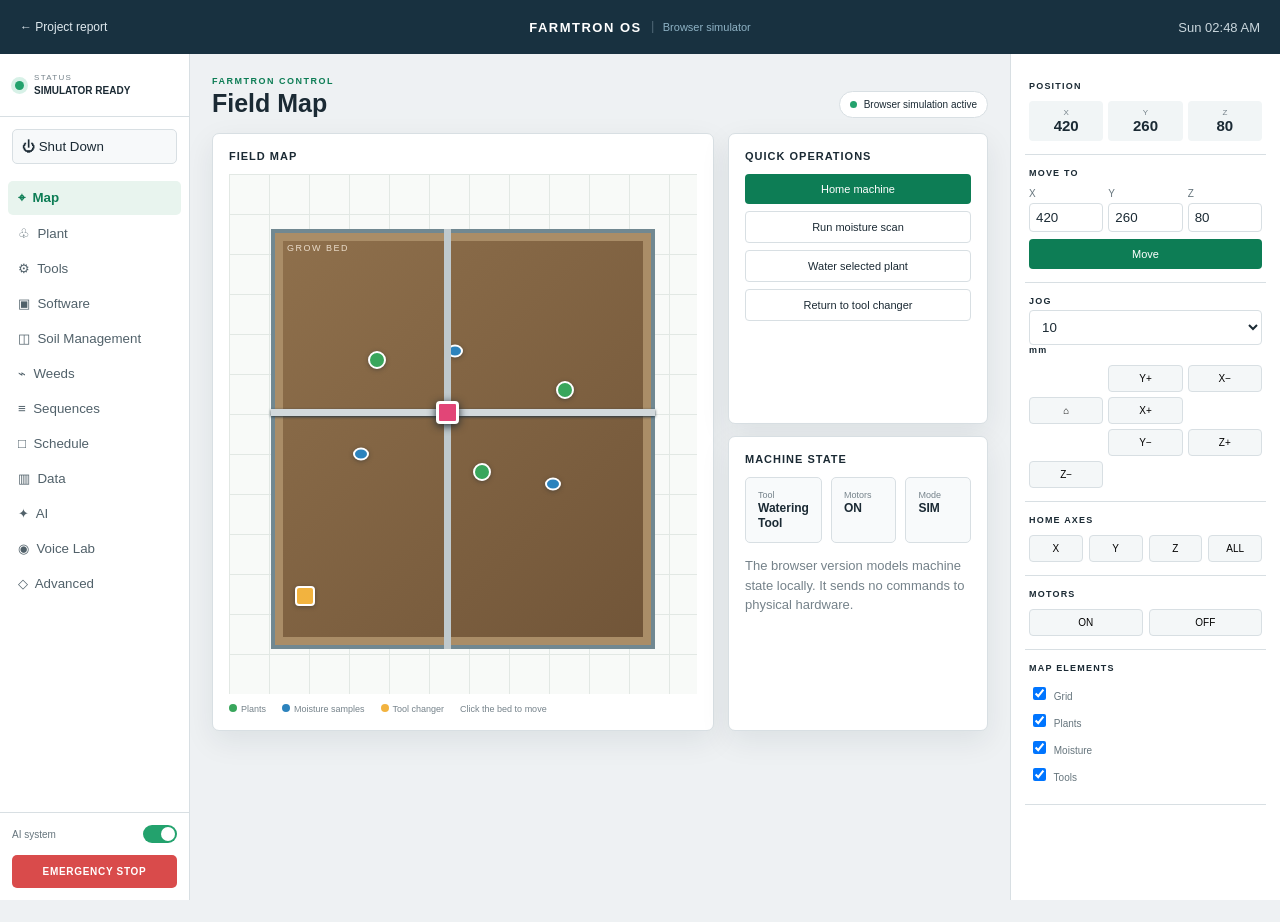
==== farmtron-os.html @ 538a3d53 "Add project reports and Farmtron OS simulator" ====
<!doctype html><html lang="en"><head><meta charset="utf-8"><meta name="viewport" content="width=device-width,initial-scale=1"><title>Farmtron OS Browser Simulator | Sam Zarrinrafie</title><meta name="description" content="Interactive browser simulator of the Farmtron OS robotics control interface."><link rel="icon" href="assets/favicon.svg" type="image/svg+xml"><link rel="stylesheet" href="farmtron-os.css"></head>
<body class="os-body"><header class="os-topbar"><a href="farmtron.html" class="os-back">← Project report</a><div class="os-title"><strong>FARMTRON OS</strong><span>Browser simulator</span></div><div class="os-clock" id="osClock"></div></header>
<main class="os-shell">
  <aside class="os-sidebar"><div class="os-status"><span class="status-dot"></span><div><small>STATUS</small><strong id="connectionState">SIMULATOR READY</strong></div></div><button class="side-action" data-action="shutdown">⏻ <span>Shut Down</span></button><nav id="osTabs" aria-label="Farmtron OS sections"></nav><div class="side-bottom"><label class="toggle-row"><span>AI system</span><input id="aiToggle" type="checkbox" checked><i></i></label><button class="estop" data-action="estop">EMERGENCY STOP</button></div></aside>
  <section class="os-workspace"><div class="workspace-head"><div><p id="viewKicker">FARMTRON CONTROL</p><h1 id="viewTitle">Field Map</h1></div><div class="sim-badge"><span></span> Browser simulation active</div></div><div id="osContent" class="os-content" aria-live="polite"></div></section>
  <aside class="motion-panel"><div class="panel-section coordinate-readout"><h2>POSITION</h2><div><span><small>X</small><b id="posX">0</b></span><span><small>Y</small><b id="posY">0</b></span><span><small>Z</small><b id="posZ">0</b></span></div></div><div class="panel-section"><h2>MOVE TO</h2><div class="coord-inputs"><label>X <input id="moveX" type="number" value="0" min="0" max="1000"></label><label>Y <input id="moveY" type="number" value="0" min="0" max="600"></label><label>Z <input id="moveZ" type="number" value="0" min="0" max="300"></label></div><button class="primary-control" data-action="move">Move</button></div><div class="panel-section"><h2>JOG <select id="jogStep"><option>1</option><option selected>10</option><option>50</option><option>100</option></select> mm</h2><div class="jog-grid"><button data-jog="y+">Y+</button><button data-jog="x-">X−</button><button data-jog="home">⌂</button><button data-jog="x+">X+</button><button data-jog="y-">Y−</button><button data-jog="z+">Z+</button><button data-jog="z-">Z−</button></div></div><div class="panel-section"><h2>HOME AXES</h2><div class="button-row"><button data-home="x">X</button><button data-home="y">Y</button><button data-home="z">Z</button><button data-home="all">ALL</button></div></div><div class="panel-section"><h2>MOTORS</h2><div class="button-row"><button class="motor-on" data-action="motors-on">ON</button><button data-action="motors-off">OFF</button></div></div><div class="panel-section map-elements"><h2>MAP ELEMENTS</h2><label><input type="checkbox" data-layer="grid" checked> Grid</label><label><input type="checkbox" data-layer="plants" checked> Plants</label><label><input type="checkbox" data-layer="moisture" checked> Moisture</label><label><input type="checkbox" data-layer="tools" checked> Tools</label></div></aside>
</main>
<div class="os-toast" id="osToast" role="status"></div>
<dialog id="osDialog"><form method="dialog"><button class="dialog-close" value="cancel">×</button><div id="dialogContent"></div></form></dialog>
<script src="farmtron-os.js"></script></body></html>
---- farmtron-os.css ----
:root{--bg:#eef1f3;--panel:#fff;--ink:#1b2a34;--muted:#75828a;--line:#d8dfe3;--green:#23a26d;--green2:#0d7d55;--blue:#2d6f9f;--red:#d94b4b;--shadow:0 10px 30px rgba(19,39,52,.08)}*{box-sizing:border-box}body{margin:0;font-family:Inter,"Segoe UI",Arial,sans-serif;color:var(--ink);background:var(--bg);font-size:13px}.os-topbar{height:54px;background:#183140;color:white;display:flex;align-items:center;justify-content:space-between;padding:0 20px;position:sticky;top:0;z-index:20}.os-back{color:#dfe9ee;text-decoration:none;font-size:12px}.os-title{position:absolute;left:50%;transform:translateX(-50%);display:flex;gap:10px;align-items:center}.os-title strong{letter-spacing:1.5px}.os-title span{color:#8eb2c4;font-size:11px;border-left:1px solid #526977;padding-left:10px}.os-clock{font-variant-numeric:tabular-nums;color:#cad7dd}.os-shell{display:grid;grid-template-columns:190px minmax(600px,1fr) 270px;min-height:calc(100vh - 54px)}.os-sidebar,.motion-panel{background:var(--panel);position:sticky;top:54px;height:calc(100vh - 54px);overflow:auto}.os-sidebar{border-right:1px solid var(--line);display:flex;flex-direction:column}.motion-panel{border-left:1px solid var(--line);padding:14px}.os-status{display:flex;gap:10px;align-items:center;padding:19px 15px;border-bottom:1px solid var(--line)}.status-dot,.sim-badge span{width:9px;height:9px;border-radius:50%;background:var(--green);box-shadow:0 0 0 4px #d7f1e7}.os-status small{font-size:8px;letter-spacing:1.3px;color:var(--muted);display:block}.os-status strong{font-size:10px}.side-action{margin:12px;border:1px solid var(--line);background:#f7f9fa;border-radius:5px;padding:9px;text-align:left;color:var(--ink)}#osTabs{padding:4px 8px;flex:1}#osTabs button{width:100%;border:0;background:transparent;border-radius:5px;padding:9px 10px;text-align:left;color:#51616a;font:12px inherit;margin:1px 0}#osTabs button:hover,#osTabs button.active{background:#e8f4ee;color:var(--green2);font-weight:600}.side-bottom{padding:12px;border-top:1px solid var(--line)}.toggle-row{display:flex;justify-content:space-between;align-items:center;margin-bottom:12px}.toggle-row input{display:none}.toggle-row i{width:34px;height:18px;background:#bec8cd;border-radius:10px;position:relative}.toggle-row i:after{content:"";width:14px;height:14px;background:white;border-radius:50%;position:absolute;top:2px;left:2px;transition:.2s}.toggle-row input:checked+i{background:var(--green)}.toggle-row input:checked+i:after{left:18px}.estop{width:100%;border:0;background:var(--red);color:white;border-radius:5px;padding:11px 4px;font-size:10px;font-weight:800;letter-spacing:.7px}.os-workspace{padding:22px;min-width:0}.workspace-head{display:flex;align-items:end;justify-content:space-between;margin-bottom:15px}.workspace-head p{font-size:9px;letter-spacing:1.5px;color:var(--green2);font-weight:700;margin:0 0 3px}.workspace-head h1{margin:0;font-size:25px;font-weight:600}.sim-badge{font-size:10px;background:white;border:1px solid var(--line);border-radius:99px;padding:7px 10px;display:flex;gap:7px;align-items:center}.sim-badge span{width:7px;height:7px;box-shadow:none}.os-content{min-height:calc(100vh - 133px)}.view-grid{display:grid;grid-template-columns:minmax(0,1fr) 260px;gap:14px;height:100%}.os-card{background:white;border:1px solid var(--line);border-radius:7px;box-shadow:var(--shadow);padding:16px}.os-card h2{font-size:11px;letter-spacing:1px;margin:0 0 12px}.os-card h3{font-size:14px;margin:0 0 8px}.os-card p{color:var(--muted);line-height:1.5}.field-map{position:relative;min-height:520px;background-color:#f8faf8;background-image:linear-gradient(#e2e8e4 1px,transparent 1px),linear-gradient(90deg,#e2e8e4 1px,transparent 1px);background-size:40px 40px;overflow:hidden;cursor:crosshair}.field-map.no-grid{background-image:none}.bed{position:absolute;inset:55px 42px 45px;border:4px solid #718891;background:linear-gradient(135deg,#8f704c,#715538);box-shadow:inset 0 0 0 8px #aa8d67}.bed:before{content:"GROW BED";position:absolute;left:12px;top:10px;color:#eadcca;font-size:9px;letter-spacing:1.5px}.gantry-x{position:absolute;left:42px;right:42px;height:7px;top:var(--gantry-y,50%);background:#d2d9dc;box-shadow:0 1px 3px #263844}.gantry-y{position:absolute;top:55px;bottom:45px;width:7px;left:var(--gantry-x,50%);background:#bfc9cd}.head{position:absolute;width:23px;height:23px;border-radius:4px;background:#e24577;border:3px solid #fff;box-shadow:0 2px 8px #1d2830;left:calc(var(--gantry-x,50%) - 8px);top:calc(var(--gantry-y,50%) - 8px)}.plant-dot,.moisture-dot,.tool-dot{position:absolute;transform:translate(-50%,-50%);border-radius:50%;border:2px solid white;box-shadow:0 1px 4px #3338}.plant-dot{width:18px;height:18px;background:#39a65c}.moisture-dot{width:13px;height:13px;background:#2c83bd}.tool-dot{width:20px;height:20px;background:#f2b33f;border-radius:4px}.field-map.hide-plants .plant-dot,.field-map.hide-moisture .moisture-dot,.field-map.hide-tools .tool-dot{display:none}.map-legend{display:flex;gap:16px;font-size:9px;color:var(--muted);margin-top:10px}.map-legend i{display:inline-block;width:8px;height:8px;border-radius:50%;margin-right:4px}.control-stack{display:grid;gap:12px}.field-row{display:grid;grid-template-columns:1fr 1fr;gap:9px;margin-bottom:9px}label{font-size:10px;color:#66757d}input,select,textarea{width:100%;border:1px solid var(--line);background:white;border-radius:4px;padding:8px;margin-top:4px;font:12px inherit;color:var(--ink)}textarea{min-height:82px;resize:vertical}button{font-family:inherit;cursor:pointer}.primary-control,.os-btn{border:0;background:var(--green2);color:white;border-radius:4px;padding:9px 12px;font-size:11px}.os-btn.secondary{background:white;color:var(--ink);border:1px solid var(--line)}.os-btn.danger{background:var(--red)}.button-row{display:flex;gap:6px;flex-wrap:wrap}.button-row>*{flex:1}.panel-section{padding:13px 4px;border-bottom:1px solid var(--line)}.panel-section h2{font-size:9px;letter-spacing:1.2px;margin:0 0 10px}.coordinate-readout>div{display:grid;grid-template-columns:repeat(3,1fr);gap:5px}.coordinate-readout span{background:#f1f5f6;border-radius:4px;padding:7px;text-align:center}.coordinate-readout small{font-size:8px;color:var(--muted);display:block}.coordinate-readout b{font-size:15px}.coord-inputs{display:grid;grid-template-columns:repeat(3,1fr);gap:5px}.coord-inputs input{padding:6px}.primary-control{width:100%;margin-top:7px}.jog-grid{display:grid;grid-template-columns:repeat(3,1fr);gap:5px}.jog-grid button,.button-row button{background:#f4f7f8;border:1px solid var(--line);border-radius:4px;padding:7px;font-size:10px}.jog-grid button:first-child{grid-column:2}.jog-grid button:nth-child(5){grid-column:2}.map-elements label{display:block;margin:7px 0}.map-elements input{width:auto;margin-right:5px}.data-list{display:grid;gap:7px}.data-item{display:grid;grid-template-columns:1fr auto;align-items:center;gap:8px;padding:10px;border:1px solid var(--line);border-radius:5px;background:#fafcfc}.data-item strong{font-size:11px}.data-item small{display:block;color:var(--muted);font-size:9px}.data-item button{border:0;background:#edf2f3;border-radius:3px;padding:5px 8px}.metric-grid{display:grid;grid-template-columns:repeat(3,1fr);gap:9px}.metric{padding:12px;border:1px solid var(--line);border-radius:5px;background:#f8fafb}.metric small{display:block;color:var(--muted);font-size:9px}.metric strong{font-size:20px}.heatmap{display:grid;grid-template-columns:repeat(8,1fr);gap:3px;margin-top:12px}.heatmap i{aspect-ratio:1;border-radius:3px;background:hsl(calc(var(--v)*1.2),55%,52%)}.log{background:#142630;color:#bfe2ce;padding:12px;border-radius:5px;font:10px/1.6 Consolas,monospace;max-height:230px;overflow:auto}.calendar{display:grid;grid-template-columns:repeat(7,1fr);gap:4px}.calendar span{padding:9px 4px;text-align:center;border:1px solid var(--line);border-radius:4px;font-size:10px}.calendar .head{position:static;width:auto;height:auto;background:none;border:0;box-shadow:none;font-weight:700}.calendar .today{background:#def2e7;border-color:#85c5a6}.assistant-history{min-height:260px;max-height:360px;overflow:auto;background:#f7faf9;border-radius:5px;padding:12px}.assistant-message{padding:9px 11px;border-radius:8px;margin:7px 0;max-width:84%;font-size:11px}.assistant-message.user{margin-left:auto;background:#dcecf6}.assistant-message.ai{background:#e4f2ea}.os-toast{position:fixed;left:50%;bottom:24px;transform:translate(-50%,20px);background:#183140;color:white;border-radius:5px;padding:11px 16px;opacity:0;pointer-events:none;transition:.2s;z-index:50}.os-toast.show{opacity:1;transform:translate(-50%,0)}dialog{border:0;border-radius:8px;padding:0;box-shadow:0 20px 80px #0005;max-width:480px;width:calc(100% - 30px)}dialog form{padding:25px;position:relative}.dialog-close{position:absolute;right:10px;top:7px;border:0;background:none;font-size:23px}.code-pill{font:10px Consolas,monospace;background:#edf2f3;padding:2px 5px;border-radius:3px}.progress{height:8px;border-radius:5px;background:#e4e9eb;overflow:hidden}.progress i{display:block;height:100%;background:var(--green);width:var(--p)}.two-col{display:grid;grid-template-columns:1fr 1fr;gap:14px}.voice-orb{width:110px;height:110px;margin:20px auto;border-radius:50%;background:radial-gradient(circle,#57d59d 0 20%,#1b9b68 21% 45%,#d7f1e7 46%);display:grid;place-items:center;font-size:26px}.voice-orb.listening{animation:pulse 1s infinite}@keyframes pulse{50%{box-shadow:0 0 0 18px #23a26d22}}@media(max-width:1100px){.os-shell{grid-template-columns:170px 1fr}.motion-panel{position:fixed;right:0;top:54px;width:260px;z-index:12;transform:translateX(calc(100% - 18px));transition:.2s}.motion-panel:hover,.motion-panel:focus-within{transform:none}.view-grid{grid-template-columns:1fr}.control-stack{grid-template-columns:1fr 1fr}}@media(max-width:700px){.os-topbar{padding:0 10px}.os-title{position:static;transform:none}.os-title span,.os-clock{display:none}.os-shell{display:block}.os-sidebar{position:static;height:auto}.os-status,.side-action,.side-bottom{display:none}#osTabs{display:flex;overflow:auto;padding:7px}#osTabs button{width:auto;white-space:nowrap}.os-workspace{padding:14px}.motion-panel{display:none}.field-map{min-height:430px}.control-stack,.two-col{grid-template-columns:1fr}.workspace-head{align-items:start}.sim-badge{font-size:0}.sim-badge:after{content:"SIM";font-size:9px}}
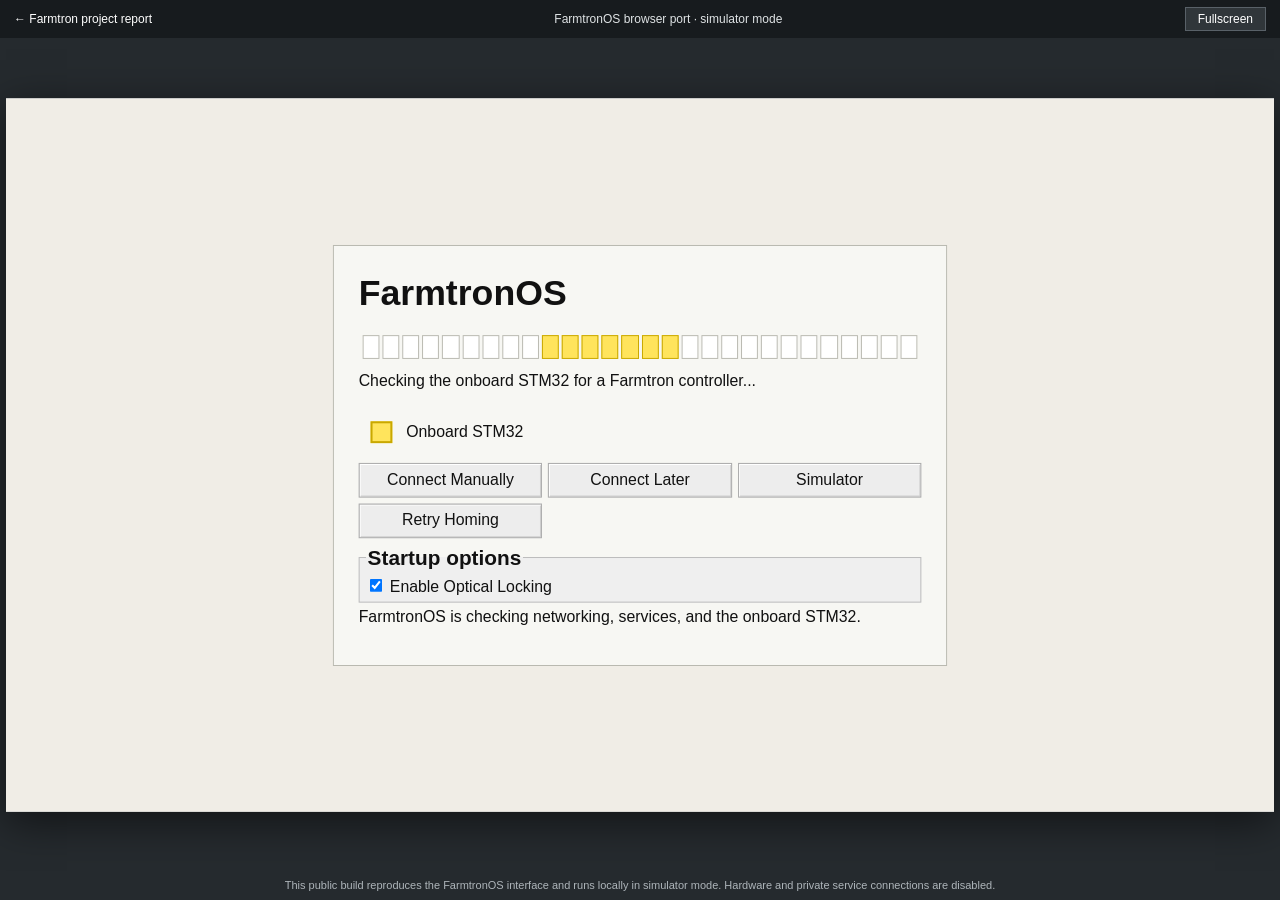
==== commit 1006d391: "Match browser simulator to native FarmtronOS UI" ====
--- a/farmtron-os.html
+++ b/farmtron-os.html
@@ -1,10 +1,24 @@
-<!doctype html><html lang="en"><head><meta charset="utf-8"><meta name="viewport" content="width=device-width,initial-scale=1"><title>Farmtron OS Browser Simulator | Sam Zarrinrafie</title><meta name="description" content="Interactive browser simulator of the Farmtron OS robotics control interface."><link rel="icon" href="assets/favicon.svg" type="image/svg+xml"><link rel="stylesheet" href="farmtron-os.css"></head>
-<body class="os-body"><header class="os-topbar"><a href="farmtron.html" class="os-back">← Project report</a><div class="os-title"><strong>FARMTRON OS</strong><span>Browser simulator</span></div><div class="os-clock" id="osClock"></div></header>
-<main class="os-shell">
-  <aside class="os-sidebar"><div class="os-status"><span class="status-dot"></span><div><small>STATUS</small><strong id="connectionState">SIMULATOR READY</strong></div></div><button class="side-action" data-action="shutdown">⏻ <span>Shut Down</span></button><nav id="osTabs" aria-label="Farmtron OS sections"></nav><div class="side-bottom"><label class="toggle-row"><span>AI system</span><input id="aiToggle" type="checkbox" checked><i></i></label><button class="estop" data-action="estop">EMERGENCY STOP</button></div></aside>
-  <section class="os-workspace"><div class="workspace-head"><div><p id="viewKicker">FARMTRON CONTROL</p><h1 id="viewTitle">Field Map</h1></div><div class="sim-badge"><span></span> Browser simulation active</div></div><div id="osContent" class="os-content" aria-live="polite"></div></section>
-  <aside class="motion-panel"><div class="panel-section coordinate-readout"><h2>POSITION</h2><div><span><small>X</small><b id="posX">0</b></span><span><small>Y</small><b id="posY">0</b></span><span><small>Z</small><b id="posZ">0</b></span></div></div><div class="panel-section"><h2>MOVE TO</h2><div class="coord-inputs"><label>X <input id="moveX" type="number" value="0" min="0" max="1000"></label><label>Y <input id="moveY" type="number" value="0" min="0" max="600"></label><label>Z <input id="moveZ" type="number" value="0" min="0" max="300"></label></div><button class="primary-control" data-action="move">Move</button></div><div class="panel-section"><h2>JOG <select id="jogStep"><option>1</option><option selected>10</option><option>50</option><option>100</option></select> mm</h2><div class="jog-grid"><button data-jog="y+">Y+</button><button data-jog="x-">X−</button><button data-jog="home">⌂</button><button data-jog="x+">X+</button><button data-jog="y-">Y−</button><button data-jog="z+">Z+</button><button data-jog="z-">Z−</button></div></div><div class="panel-section"><h2>HOME AXES</h2><div class="button-row"><button data-home="x">X</button><button data-home="y">Y</button><button data-home="z">Z</button><button data-home="all">ALL</button></div></div><div class="panel-section"><h2>MOTORS</h2><div class="button-row"><button class="motor-on" data-action="motors-on">ON</button><button data-action="motors-off">OFF</button></div></div><div class="panel-section map-elements"><h2>MAP ELEMENTS</h2><label><input type="checkbox" data-layer="grid" checked> Grid</label><label><input type="checkbox" data-layer="plants" checked> Plants</label><label><input type="checkbox" data-layer="moisture" checked> Moisture</label><label><input type="checkbox" data-layer="tools" checked> Tools</label></div></aside>
-</main>
-<div class="os-toast" id="osToast" role="status"></div>
-<dialog id="osDialog"><form method="dialog"><button class="dialog-close" value="cancel">×</button><div id="dialogContent"></div></form></dialog>
-<script src="farmtron-os.js"></script></body></html>
+<!doctype html>
+<html lang="en">
+<head>
+  <meta charset="utf-8"><meta name="viewport" content="width=device-width,initial-scale=1">
+  <title>FarmtronOS Browser Simulator | Sam Zarrinrafie</title>
+  <meta name="description" content="A browser port of the current FarmtronOS control interface running in simulator mode.">
+  <link rel="icon" href="assets/favicon.svg" type="image/svg+xml"><link rel="stylesheet" href="farmtron-os.css"><link rel="stylesheet" href="farmtron-os-override.css">
+</head>
+<body>
+  <header class="portfolio-bar"><a href="farmtron.html">← Farmtron project report</a><span>FarmtronOS browser port · simulator mode</span><button id="fullscreenButton">Fullscreen</button></header>
+  <div class="viewport-stage"><div class="farmtron-window" id="farmtronWindow">
+    <aside class="native-sidebar">
+      <strong class="app-name">FarmtronOS</strong>
+      <fieldset class="status-box"><legend>Status</legend><div id="statusText">Status: OK<br>SIMULATOR</div></fieldset>
+      <button class="tk-button power-button" data-action="shutdown">⏻ Shut Down</button>
+      <fieldset class="tabs-box"><legend>Tabs</legend><nav id="osTabs" aria-label="FarmtronOS tabs"></nav><div class="ai-row"><button class="target-icon" aria-label="Target">◎</button><b>AI</b><button class="toggle-pill" id="aiToggle" aria-label="Toggle AI"><i></i></button></div></fieldset>
+      <button class="tk-button estop-button" data-action="estop">E-STOP</button>
+    </aside>
+    <main class="native-main" id="osContent" aria-live="polite"></main>
+    <div class="native-toast" id="osToast"></div>
+  </div></div>
+  <p class="browser-note">This public build reproduces the FarmtronOS interface and runs locally in simulator mode. Hardware and private service connections are disabled.</p>
+  <script src="farmtron-os.js"></script>
+</body></html>
--- a/farmtron-os.css
+++ b/farmtron-os.css
@@ -1 +1 @@
-:root{--bg:#eef1f3;--panel:#fff;--ink:#1b2a34;--muted:#75828a;--line:#d8dfe3;--green:#23a26d;--green2:#0d7d55;--blue:#2d6f9f;--red:#d94b4b;--shadow:0 10px 30px rgba(19,39,52,.08)}*{box-sizing:border-box}body{margin:0;font-family:Inter,"Segoe UI",Arial,sans-serif;color:var(--ink);background:var(--bg);font-size:13px}.os-topbar{height:54px;background:#183140;color:white;display:flex;align-items:center;justify-content:space-between;padding:0 20px;position:sticky;top:0;z-index:20}.os-back{color:#dfe9ee;text-decoration:none;font-size:12px}.os-title{position:absolute;left:50%;transform:translateX(-50%);display:flex;gap:10px;align-items:center}.os-title strong{letter-spacing:1.5px}.os-title span{color:#8eb2c4;font-size:11px;border-left:1px solid #526977;padding-left:10px}.os-clock{font-variant-numeric:tabular-nums;color:#cad7dd}.os-shell{display:grid;grid-template-columns:190px minmax(600px,1fr) 270px;min-height:calc(100vh - 54px)}.os-sidebar,.motion-panel{background:var(--panel);position:sticky;top:54px;height:calc(100vh - 54px);overflow:auto}.os-sidebar{border-right:1px solid var(--line);display:flex;flex-direction:column}.motion-panel{border-left:1px solid var(--line);padding:14px}.os-status{display:flex;gap:10px;align-items:center;padding:19px 15px;border-bottom:1px solid var(--line)}.status-dot,.sim-badge span{width:9px;height:9px;border-radius:50%;background:var(--green);box-shadow:0 0 0 4px #d7f1e7}.os-status small{font-size:8px;letter-spacing:1.3px;color:var(--muted);display:block}.os-status strong{font-size:10px}.side-action{margin:12px;border:1px solid var(--line);background:#f7f9fa;border-radius:5px;padding:9px;text-align:left;color:var(--ink)}#osTabs{padding:4px 8px;flex:1}#osTabs button{width:100%;border:0;background:transparent;border-radius:5px;padding:9px 10px;text-align:left;color:#51616a;font:12px inherit;margin:1px 0}#osTabs button:hover,#osTabs button.active{background:#e8f4ee;color:var(--green2);font-weight:600}.side-bottom{padding:12px;border-top:1px solid var(--line)}.toggle-row{display:flex;justify-content:space-between;align-items:center;margin-bottom:12px}.toggle-row input{display:none}.toggle-row i{width:34px;height:18px;background:#bec8cd;border-radius:10px;position:relative}.toggle-row i:after{content:"";width:14px;height:14px;background:white;border-radius:50%;position:absolute;top:2px;left:2px;transition:.2s}.toggle-row input:checked+i{background:var(--green)}.toggle-row input:checked+i:after{left:18px}.estop{width:100%;border:0;background:var(--red);color:white;border-radius:5px;padding:11px 4px;font-size:10px;font-weight:800;letter-spacing:.7px}.os-workspace{padding:22px;min-width:0}.workspace-head{display:flex;align-items:end;justify-content:space-between;margin-bottom:15px}.workspace-head p{font-size:9px;letter-spacing:1.5px;color:var(--green2);font-weight:700;margin:0 0 3px}.workspace-head h1{margin:0;font-size:25px;font-weight:600}.sim-badge{font-size:10px;background:white;border:1px solid var(--line);border-radius:99px;padding:7px 10px;display:flex;gap:7px;align-items:center}.sim-badge span{width:7px;height:7px;box-shadow:none}.os-content{min-height:calc(100vh - 133px)}.view-grid{display:grid;grid-template-columns:minmax(0,1fr) 260px;gap:14px;height:100%}.os-card{background:white;border:1px solid var(--line);border-radius:7px;box-shadow:var(--shadow);padding:16px}.os-card h2{font-size:11px;letter-spacing:1px;margin:0 0 12px}.os-card h3{font-size:14px;margin:0 0 8px}.os-card p{color:var(--muted);line-height:1.5}.field-map{position:relative;min-height:520px;background-color:#f8faf8;background-image:linear-gradient(#e2e8e4 1px,transparent 1px),linear-gradient(90deg,#e2e8e4 1px,transparent 1px);background-size:40px 40px;overflow:hidden;cursor:crosshair}.field-map.no-grid{background-image:none}.bed{position:absolute;inset:55px 42px 45px;border:4px solid #718891;background:linear-gradient(135deg,#8f704c,#715538);box-shadow:inset 0 0 0 8px #aa8d67}.bed:before{content:"GROW BED";position:absolute;left:12px;top:10px;color:#eadcca;font-size:9px;letter-spacing:1.5px}.gantry-x{position:absolute;left:42px;right:42px;height:7px;top:var(--gantry-y,50%);background:#d2d9dc;box-shadow:0 1px 3px #263844}.gantry-y{position:absolute;top:55px;bottom:45px;width:7px;left:var(--gantry-x,50%);background:#bfc9cd}.head{position:absolute;width:23px;height:23px;border-radius:4px;background:#e24577;border:3px solid #fff;box-shadow:0 2px 8px #1d2830;left:calc(var(--gantry-x,50%) - 8px);top:calc(var(--gantry-y,50%) - 8px)}.plant-dot,.moisture-dot,.tool-dot{position:absolute;transform:translate(-50%,-50%);border-radius:50%;border:2px solid white;box-shadow:0 1px 4px #3338}.plant-dot{width:18px;height:18px;background:#39a65c}.moisture-dot{width:13px;height:13px;background:#2c83bd}.tool-dot{width:20px;height:20px;background:#f2b33f;border-radius:4px}.field-map.hide-plants .plant-dot,.field-map.hide-moisture .moisture-dot,.field-map.hide-tools .tool-dot{display:none}.map-legend{display:flex;gap:16px;font-size:9px;color:var(--muted);margin-top:10px}.map-legend i{display:inline-block;width:8px;height:8px;border-radius:50%;margin-right:4px}.control-stack{display:grid;gap:12px}.field-row{display:grid;grid-template-columns:1fr 1fr;gap:9px;margin-bottom:9px}label{font-size:10px;color:#66757d}input,select,textarea{width:100%;border:1px solid var(--line);background:white;border-radius:4px;padding:8px;margin-top:4px;font:12px inherit;color:var(--ink)}textarea{min-height:82px;resize:vertical}button{font-family:inherit;cursor:pointer}.primary-control,.os-btn{border:0;background:var(--green2);color:white;border-radius:4px;padding:9px 12px;font-size:11px}.os-btn.secondary{background:white;color:var(--ink);border:1px solid var(--line)}.os-btn.danger{background:var(--red)}.button-row{display:flex;gap:6px;flex-wrap:wrap}.button-row>*{flex:1}.panel-section{padding:13px 4px;border-bottom:1px solid var(--line)}.panel-section h2{font-size:9px;letter-spacing:1.2px;margin:0 0 10px}.coordinate-readout>div{display:grid;grid-template-columns:repeat(3,1fr);gap:5px}.coordinate-readout span{background:#f1f5f6;border-radius:4px;padding:7px;text-align:center}.coordinate-readout small{font-size:8px;color:var(--muted);display:block}.coordinate-readout b{font-size:15px}.coord-inputs{display:grid;grid-template-columns:repeat(3,1fr);gap:5px}.coord-inputs input{padding:6px}.primary-control{width:100%;margin-top:7px}.jog-grid{display:grid;grid-template-columns:repeat(3,1fr);gap:5px}.jog-grid button,.button-row button{background:#f4f7f8;border:1px solid var(--line);border-radius:4px;padding:7px;font-size:10px}.jog-grid button:first-child{grid-column:2}.jog-grid button:nth-child(5){grid-column:2}.map-elements label{display:block;margin:7px 0}.map-elements input{width:auto;margin-right:5px}.data-list{display:grid;gap:7px}.data-item{display:grid;grid-template-columns:1fr auto;align-items:center;gap:8px;padding:10px;border:1px solid var(--line);border-radius:5px;background:#fafcfc}.data-item strong{font-size:11px}.data-item small{display:block;color:var(--muted);font-size:9px}.data-item button{border:0;background:#edf2f3;border-radius:3px;padding:5px 8px}.metric-grid{display:grid;grid-template-columns:repeat(3,1fr);gap:9px}.metric{padding:12px;border:1px solid var(--line);border-radius:5px;background:#f8fafb}.metric small{display:block;color:var(--muted);font-size:9px}.metric strong{font-size:20px}.heatmap{display:grid;grid-template-columns:repeat(8,1fr);gap:3px;margin-top:12px}.heatmap i{aspect-ratio:1;border-radius:3px;background:hsl(calc(var(--v)*1.2),55%,52%)}.log{background:#142630;color:#bfe2ce;padding:12px;border-radius:5px;font:10px/1.6 Consolas,monospace;max-height:230px;overflow:auto}.calendar{display:grid;grid-template-columns:repeat(7,1fr);gap:4px}.calendar span{padding:9px 4px;text-align:center;border:1px solid var(--line);border-radius:4px;font-size:10px}.calendar .head{position:static;width:auto;height:auto;background:none;border:0;box-shadow:none;font-weight:700}.calendar .today{background:#def2e7;border-color:#85c5a6}.assistant-history{min-height:260px;max-height:360px;overflow:auto;background:#f7faf9;border-radius:5px;padding:12px}.assistant-message{padding:9px 11px;border-radius:8px;margin:7px 0;max-width:84%;font-size:11px}.assistant-message.user{margin-left:auto;background:#dcecf6}.assistant-message.ai{background:#e4f2ea}.os-toast{position:fixed;left:50%;bottom:24px;transform:translate(-50%,20px);background:#183140;color:white;border-radius:5px;padding:11px 16px;opacity:0;pointer-events:none;transition:.2s;z-index:50}.os-toast.show{opacity:1;transform:translate(-50%,0)}dialog{border:0;border-radius:8px;padding:0;box-shadow:0 20px 80px #0005;max-width:480px;width:calc(100% - 30px)}dialog form{padding:25px;position:relative}.dialog-close{position:absolute;right:10px;top:7px;border:0;background:none;font-size:23px}.code-pill{font:10px Consolas,monospace;background:#edf2f3;padding:2px 5px;border-radius:3px}.progress{height:8px;border-radius:5px;background:#e4e9eb;overflow:hidden}.progress i{display:block;height:100%;background:var(--green);width:var(--p)}.two-col{display:grid;grid-template-columns:1fr 1fr;gap:14px}.voice-orb{width:110px;height:110px;margin:20px auto;border-radius:50%;background:radial-gradient(circle,#57d59d 0 20%,#1b9b68 21% 45%,#d7f1e7 46%);display:grid;place-items:center;font-size:26px}.voice-orb.listening{animation:pulse 1s infinite}@keyframes pulse{50%{box-shadow:0 0 0 18px #23a26d22}}@media(max-width:1100px){.os-shell{grid-template-columns:170px 1fr}.motion-panel{position:fixed;right:0;top:54px;width:260px;z-index:12;transform:translateX(calc(100% - 18px));transition:.2s}.motion-panel:hover,.motion-panel:focus-within{transform:none}.view-grid{grid-template-columns:1fr}.control-stack{grid-template-columns:1fr 1fr}}@media(max-width:700px){.os-topbar{padding:0 10px}.os-title{position:static;transform:none}.os-title span,.os-clock{display:none}.os-shell{display:block}.os-sidebar{position:static;height:auto}.os-status,.side-action,.side-bottom{display:none}#osTabs{display:flex;overflow:auto;padding:7px}#osTabs button{width:auto;white-space:nowrap}.os-workspace{padding:14px}.motion-panel{display:none}.field-map{min-height:430px}.control-stack,.two-col{grid-template-columns:1fr}.workspace-head{align-items:start}.sim-badge{font-size:0}.sim-badge:after{content:"SIM";font-size:9px}}
+:root{--tk-bg:#efefef;--tk-panel:#f4f4f4;--tk-border:#bcbcbc;--tk-dark:#777;--tk-text:#111;--green:#268e57;--red:#c4362b;--yellow:#f1c40f}*{box-sizing:border-box}html,body{margin:0;min-height:100%;background:#252a2e;font-family:"Segoe UI",Tahoma,sans-serif;color:var(--tk-text)}button,input,select,textarea{font:inherit;color:inherit}.portfolio-bar{height:38px;background:#171b1e;color:#dfe3e5;display:flex;align-items:center;justify-content:space-between;padding:0 14px;font-size:12px}.portfolio-bar a{color:white;text-decoration:none}.portfolio-bar button{border:1px solid #596168;background:#30363a;color:white;padding:4px 12px}.viewport-stage{height:calc(100vh - 67px);min-height:480px;display:grid;place-items:center;overflow:auto;padding:6px}.farmtron-window{position:relative;width:1280px;height:720px;min-width:1280px;background:var(--tk-bg);display:grid;grid-template-columns:166px 1114px;overflow:hidden;box-shadow:0 10px 40px #0008;transform-origin:center center}.native-sidebar{position:relative;padding:4px 3px 3px;background:var(--tk-bg);border-right:1px solid #c4c4c4;height:720px}.app-name{display:block;font-size:23px;line-height:29px}.status-box,.tabs-box,.tk-group{border:1px solid var(--tk-border);padding:6px;margin:4px 0;background:var(--tk-bg)}fieldset legend,.tk-legend{font-size:20px;font-weight:700;padding:0 2px}.status-box{height:82px;font-size:20px;line-height:25px;overflow:hidden}.status-box legend{font-size:20px}.tk-button{background:#ededed;border:1px solid #aaa;box-shadow:inset 1px 1px #fff,inset -1px -1px #d0d0d0;min-height:35px;padding:2px 7px}.tk-button:active{box-shadow:inset 1px 1px #999}.power-button,.estop-button{width:100%;background:#bc251d;color:#fff;font-weight:700;border-color:#8f1712}.power-button{font-size:20px;height:40px}.tabs-box{position:absolute;top:187px;bottom:48px;left:3px;right:3px;padding:7px 6px 50px}.tabs-box legend{font-size:20px}#osTabs{display:grid;gap:4px}#osTabs button{height:35px;text-align:left;padding:2px 5px;font-size:18px;font-weight:700;background:#ededed;border:1px solid #aaa;box-shadow:inset 1px 1px #fff,inset -1px -1px #d0d0d0;white-space:nowrap;overflow:hidden}#osTabs button.active{background:#707070;color:#fff;border-color:#555;box-shadow:inset 1px 1px #8a8a8a}.ai-row{position:absolute;left:6px;right:6px;bottom:7px;height:42px;display:grid;grid-template-columns:40px 1fr 50px;align-items:center;border-top:1px solid #bbb}.target-icon{font-size:28px;color:#d32d2d;background:#eee;border:1px solid #aaa;height:38px}.ai-row b{font-size:19px;padding-left:12px}.toggle-pill{border:0;background:transparent}.toggle-pill i{display:block;width:36px;height:18px;border-radius:10px;background:#ca4850;position:relative}.toggle-pill i:before{content:"";position:absolute;width:15px;height:15px;border-radius:50%;background:white;top:1.5px;left:2px}.toggle-pill.off i{background:#aaa}.toggle-pill.off i:before{left:19px}.estop-button{position:absolute;bottom:3px;left:3px;width:160px;height:40px;font-size:20px}.native-main{height:720px;overflow:hidden;background:var(--tk-bg);font-size:21px}.native-view{height:720px;padding:7px 9px 6px 11px;position:relative}.native-title{height:34px;font-size:23px;font-weight:700;display:flex;align-items:center}.native-grid{display:grid;gap:5px;height:667px}.map-layout{grid-template-columns:750px 80px 340px}.map-column{display:grid;grid-template-rows:620px 38px;gap:5px}.native-field{position:relative;background:#fff;border:1px solid #444;margin:0 88px 0 88px;height:580px;top:20px;overflow:hidden}.native-field .tool-zone{position:absolute;left:0;right:0;top:0;height:178px;border:1px solid #c47d00;background-color:#fffef6;background-image:radial-gradient(#e4d7ae 0.7px,transparent .7px);background-size:3px 3px}.tool-zone-label{position:absolute;left:8px;top:9px;color:#9b5400;font-weight:700;font-size:19px}.dock-label{position:absolute;font-size:20px}.dock-label:after{content:"";display:inline-block;width:16px;height:16px;border:2px solid currentColor;margin-left:5px}.watering{left:26px;top:110px;color:#1976b8}.weeder{left:228px;top:78px;color:#b52cb5}.moisture{right:30px;top:56px;color:#f07c16}.plant-item{position:absolute;color:#00933d;text-align:center;font-size:20px;transform:translate(-50%,-50%);line-height:1.2}.plant-item i{display:block;width:14px;height:16px;margin:auto;position:relative}.plant-item i:before{content:"♣";font-style:normal;font-size:18px}.moisture-label{color:#111;display:block}.gantry-line-x{position:absolute;left:0;right:0;height:2px;background:#111;top:var(--gy,76%)}.gantry-line-y{position:absolute;top:178px;bottom:0;width:2px;background:#111;left:var(--gx,0%)}.gantry-head{position:absolute;width:13px;height:13px;border:2px solid #111;border-radius:50%;left:calc(var(--gx,0%) - 5px);top:calc(var(--gy,76%) - 5px);background:white}.view-buttons{position:absolute;right:15px;top:10px;display:flex;gap:3px}.view-buttons button{width:80px;font-weight:700}.native-statusline{border:1px solid #aaa;background:#f4f4f4;height:38px;display:flex;align-items:center;padding:0 8px;font-size:20px}.z-column{display:grid;grid-template-rows:34px 1fr 45px;text-align:center;border:1px solid #bbb}.z-column b{font-size:21px}.z-slider{width:18px;border:1px solid #506070;background:white;margin:0 auto;position:relative}.z-slider i{position:absolute;left:1px;right:1px;top:58%;height:2px;background:#a05b16}.z-slider i:after{content:"Soil";position:absolute;left:20px;top:-8px;color:#a05b16;font-size:12px;font-weight:400}.right-controls{overflow-y:auto;padding-right:4px}.tk-group{margin:0 0 6px;padding:6px}.tk-group legend{font-size:21px}.tk-row{display:flex;gap:6px;align-items:center;margin:5px 0}.tk-row label{white-space:nowrap}.tk-input,.tk-select,textarea{height:37px;background:white;border:1px solid #aaa;box-shadow:inset 1px 1px 2px #ccc;padding:2px 5px;font-size:20px;min-width:0;width:100%}.tk-select{padding:2px}.wide-button{width:100%;height:38px;font-size:20px}.jog-box{text-align:center}.jog-step{display:flex;justify-content:center;gap:12px;align-items:center}.jog-step select{width:80px}.jog-pad{display:grid;grid-template-columns:repeat(4,52px);grid-template-rows:62px 62px;gap:8px;justify-content:center;margin:8px 0}.jog-pad button{font-size:16px}.jog-pad .yp{grid-column:2}.jog-pad .zp{grid-column:4}.home-row,.system-row{display:flex;gap:8px}.home-row button,.system-row button{flex:1;height:38px;font-size:18px}.home-row .x{background:#c7372a;color:white}.home-row .y{background:#268e57;color:white}.home-row .z{background:#2179a8;color:white}.motors-on{background:#2b945b;color:white;font-weight:700}.motors-off{background:#ffd319;font-weight:700}.checks label{display:block;font-size:16px;margin:7px}.checks input{width:auto}.tools-view{padding-right:10px}.mounted-panel{height:214px}.tool-columns{display:grid;grid-template-columns:repeat(3,1fr);gap:10px}.tool-card h2{font-size:22px;margin:0 0 8px}.tool-card fieldset{height:220px}.tool-card .coords{display:grid;grid-template-columns:auto 1fr auto 1fr auto 1fr;gap:5px;align-items:center}.tool-card .coords input{width:100%;min-width:0}.button-triple{display:grid;grid-template-columns:repeat(3,1fr);gap:6px}.flat-area{background:white;border:1px solid #aaa;min-height:300px}.two-panel{display:grid;grid-template-columns:1fr 380px;gap:6px}.stack{display:grid;gap:6px;align-content:start}.form-grid{display:grid;grid-template-columns:auto 1fr auto 1fr;gap:5px;align-items:center}.section-heading{font-size:22px;font-weight:700;margin:7px 0}.listbox{background:white;border:1px solid #aaa;min-height:92px;padding:5px;overflow:auto;font-size:17px}.calendar-grid{display:grid;grid-template-columns:repeat(7,1fr);gap:5px;text-align:center}.calendar-grid b{font-size:19px}.calendar-grid button{height:38px;font-size:18px}.calendar-grid .selected{background:#707070;color:white;font-weight:700}.ai-console{display:grid;grid-template-rows:auto 1fr 68px;gap:6px;height:665px}.ai-header{border:1px solid #aaa;padding:8px}.ai-header h2{margin:0 0 7px;font-size:23px}.ai-actions{display:grid;grid-template-columns:1fr 145px 170px 150px;gap:8px}.ai-actions button{height:38px}.ai-command{display:grid;grid-template-columns:1fr 150px;gap:8px;margin-top:7px}.activity{display:grid;grid-template-rows:30px 1fr}.activity h2{font-size:22px;margin:0}.terminal{background:#fff;border:1px solid #aaa;padding:7px;font:16px Consolas,monospace;overflow:auto}.boot-gate{position:absolute;inset:0;background:#f0ede6;display:grid;place-items:center;z-index:20}.boot-panel{width:604px;background:#f7f7f3;border:1px solid #b9b9b0;padding:20px 22px}.boot-panel h1{font-size:24px;margin:0}.boot-progress{display:grid;grid-template-columns:repeat(28,1fr);gap:3px;height:34px;margin:16px 0 8px;padding:5px 4px}.boot-progress i{border:1px solid #b9b9b0;background:#fff}.boot-progress i.active{background:#ffe45c;border-color:#c9a800}.boot-panel p{font-size:16px;margin:5px 0 12px}.boot-actions{display:grid;grid-template-columns:repeat(3,1fr);gap:6px}.boot-options{margin-top:8px}.boot-options label{font-size:16px}.native-toast{position:absolute;left:177px;bottom:8px;background:#f4f4f4;border:1px solid #888;padding:5px 10px;font-size:17px;opacity:0;z-index:30}.native-toast.show{opacity:1}.browser-note{height:29px;margin:0;color:#aeb5ba;text-align:center;font-size:11px;line-height:29px}@media(max-width:1280px),(max-height:780px){.farmtron-window{transform:scale(var(--scale,.75))}.viewport-stage{place-items:center}}
--- a/farmtron-os-override.css
+++ b/farmtron-os-override.css
@@ -0,0 +1,16 @@
+.viewport-stage{position:relative;display:block;overflow:hidden;padding:0}
+.farmtron-window{position:absolute;left:50%;top:50%;transform:translate(-50%,-50%) scale(var(--scale,1));transform-origin:center center}
+.farmtron-window:fullscreen{left:50%;top:50%;transform:translate(-50%,-50%) scale(min(1,calc(100vw / 1280),calc(100vh / 720)));background:#efefef}
+.map-layout{grid-template-columns:750px 80px 254px}
+#osTabs{gap:3px}
+#osTabs button{height:31px;font-size:16px}
+.mounted-panel p{margin:7px 0}
+.boot-panel{width:620px;padding:27px 25px}
+.boot-panel h1{font-size:36px}
+.boot-progress i.failed{background:#4a1515;border-color:#ff4b4b}
+.controller-indicator{height:62px;display:grid;grid-template-columns:48px 1fr;align-items:center;font-size:16px}
+.controller-indicator i{width:22px;height:22px;background:#ffe45c;border:2px solid #c9a800;margin-left:12px}
+.controller-indicator i.failed{background:#ff4b4b;border-color:#9b1c1c}
+.boot-actions{grid-template-columns:repeat(3,1fr)}
+.boot-actions .retry-homing{grid-column:1/-1;color:#777}
+.gantry-line-x,.gantry-line-y,.gantry-head{transition:top .8s cubic-bezier(.45,0,.2,1),left .8s cubic-bezier(.45,0,.2,1)}
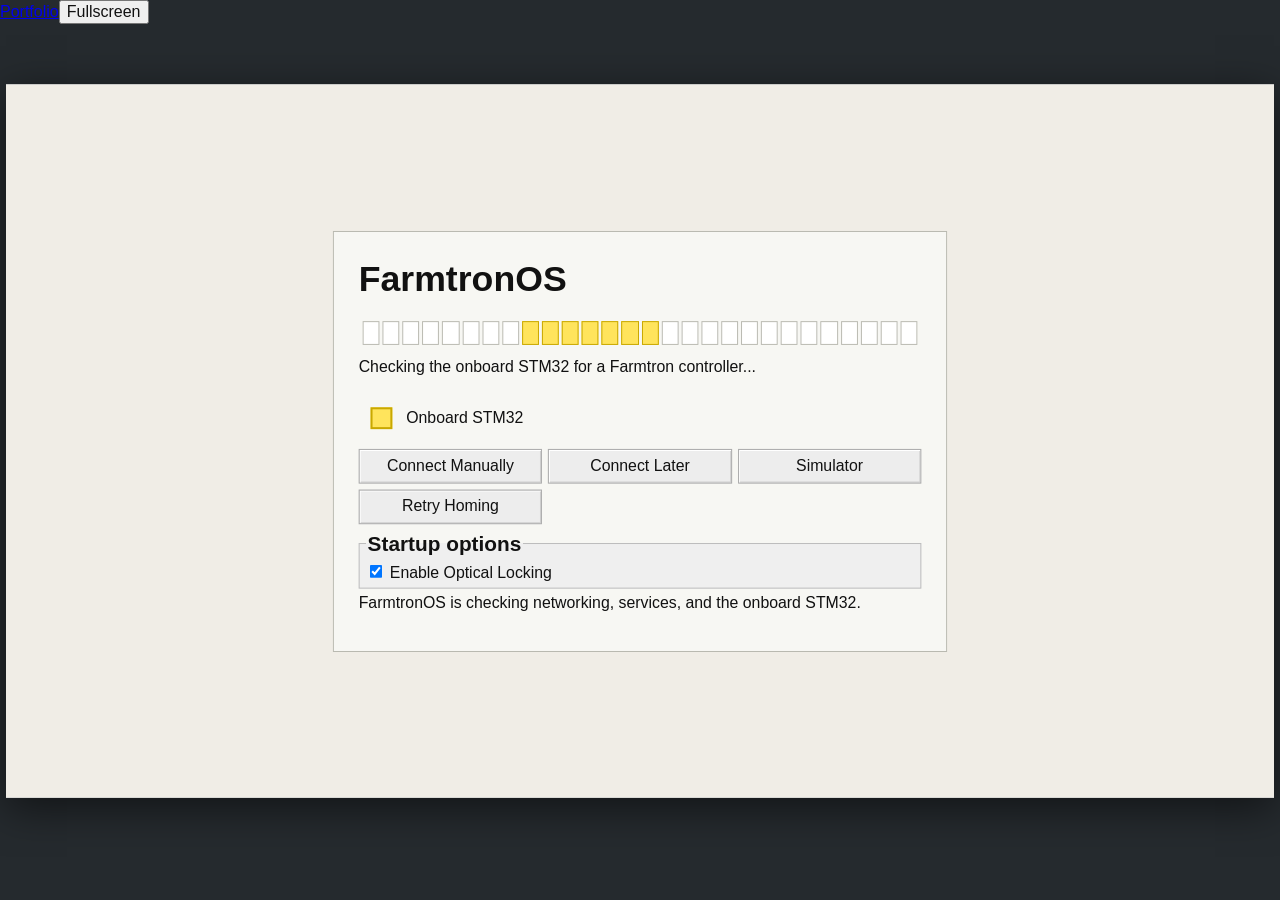
==== commit e0c137de: "Match FarmtronOS browser frame to native GUI" ====
--- a/farmtron-os.html
+++ b/farmtron-os.html
@@ -7,7 +7,7 @@
   <link rel="icon" href="assets/favicon.svg" type="image/svg+xml"><link rel="stylesheet" href="farmtron-os.css"><link rel="stylesheet" href="farmtron-os-override.css">
 </head>
 <body>
-  <header class="portfolio-bar"><a href="farmtron.html">← Farmtron project report</a><span>FarmtronOS browser port · simulator mode</span><button id="fullscreenButton">Fullscreen</button></header>
+  <div class="site-controls" aria-label="Portfolio controls"><a href="farmtron.html">Portfolio</a><button id="fullscreenButton">Fullscreen</button></div>
   <div class="viewport-stage"><div class="farmtron-window" id="farmtronWindow">
     <aside class="native-sidebar">
       <strong class="app-name">FarmtronOS</strong>
@@ -19,6 +19,5 @@
     <main class="native-main" id="osContent" aria-live="polite"></main>
     <div class="native-toast" id="osToast"></div>
   </div></div>
-  <p class="browser-note">This public build reproduces the FarmtronOS interface and runs locally in simulator mode. Hardware and private service connections are disabled.</p>
   <script src="farmtron-os.js"></script>
 </body></html>
